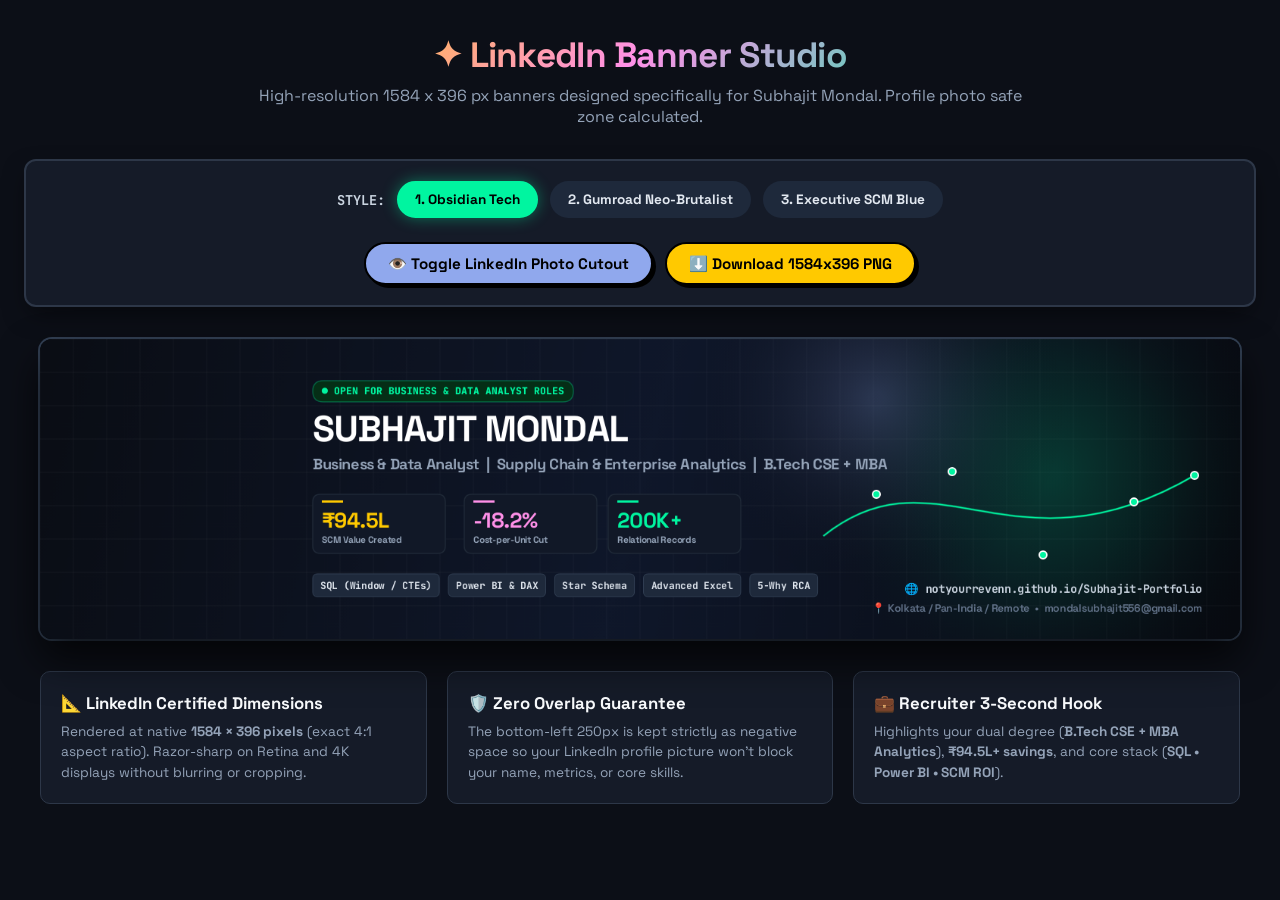
==== linkedin-banner.html @ 453df19c "feat: add high-resolution LinkedIn banners (1584x396) and interactive banner studio" ====
<!DOCTYPE html>
<html lang="en">
<head>
  <meta charset="UTF-8">
  <meta name="viewport" content="width=device-width, initial-scale=1.0">
  <title>LinkedIn Banner Studio — Subhajit Mondal</title>
  <link rel="preconnect" href="https://fonts.googleapis.com">
  <link rel="preconnect" href="https://fonts.gstatic.com" crossorigin>
  <link href="https://fonts.googleapis.com/css2?family=JetBrains+Mono:wght@600;700;800&family=Space+Grotesk:wght@600;700;800;900&family=Plus+Jakarta+Sans:wght@600;700;800;900&display=swap" rel="stylesheet">
  <style>
    *, *::before, *::after {
      box-sizing: border-box;
      margin: 0;
      padding: 0;
    }
    body {
      background-color: #0c0f17;
      color: #f1f5f9;
      font-family: 'Space Grotesk', -apple-system, sans-serif;
      padding: 2rem 1.5rem 4rem;
      min-height: 100vh;
      display: flex;
      flex-direction: column;
      align-items: center;
    }
    .header-bar {
      text-align: center;
      max-width: 800px;
      margin-bottom: 2rem;
    }
    .header-bar h1 {
      font-size: 2.2rem;
      font-weight: 800;
      letter-spacing: -0.02em;
      margin-bottom: 0.5rem;
      background: linear-gradient(135deg, #FFC900, #FF90E8, #00F5A0);
      -webkit-background-clip: text;
      -webkit-text-fill-color: transparent;
    }
    .header-bar p {
      font-size: 1rem;
      color: #94a3b8;
    }

    .controls-panel {
      background: #151b28;
      border: 2px solid #2d3748;
      border-radius: 12px;
      padding: 1.25rem 1.75rem;
      margin-bottom: 2rem;
      display: flex;
      flex-wrap: wrap;
      align-items: center;
      justify-content: center;
      gap: 1.5rem;
      box-shadow: 0 10px 25px -5px rgba(0, 0, 0, 0.5);
    }
    .control-group {
      display: flex;
      align-items: center;
      gap: 0.75rem;
    }
    .control-label {
      font-family: 'JetBrains Mono', monospace;
      font-size: 0.85rem;
      font-weight: 700;
      color: #cbd5e1;
      text-transform: uppercase;
    }
    .theme-btn {
      font-family: 'Space Grotesk', sans-serif;
      font-weight: 800;
      font-size: 0.85rem;
      padding: 8px 16px;
      border-radius: 999px;
      border: 2px solid transparent;
      cursor: pointer;
      transition: all 0.15s ease;
      background: #1e293b;
      color: #e2e8f0;
    }
    .theme-btn.active {
      border-color: #00F5A0;
      background: #00F5A0;
      color: #000;
      box-shadow: 0 0 15px rgba(0, 245, 160, 0.4);
    }
    .theme-btn:hover:not(.active) {
      background: #334155;
    }

    .action-btn {
      font-family: 'Space Grotesk', sans-serif;
      font-weight: 800;
      font-size: 0.95rem;
      padding: 10px 22px;
      border-radius: 999px;
      border: 2px solid #000;
      cursor: pointer;
      display: inline-flex;
      align-items: center;
      gap: 0.5rem;
      box-shadow: 3px 3px 0 #000;
      transition: transform 0.1s ease, box-shadow 0.1s ease;
    }
    .btn-download {
      background: #FFC900;
      color: #000;
    }
    .btn-download:hover {
      transform: translate(-2px, -2px);
      box-shadow: 5px 5px 0 #000;
    }
    .btn-toggle-sim {
      background: #90A8ED;
      color: #000;
    }

    /* Banner Container (4:1 Aspect Ratio) */
    .banner-wrapper {
      position: relative;
      width: 100%;
      max-width: 1200px;
      aspect-ratio: 4 / 1;
      border-radius: 12px;
      overflow: hidden;
      box-shadow: 0 20px 40px rgba(0, 0, 0, 0.7), 0 0 0 2px #334155;
      background: #000;
      margin-bottom: 2rem;
    }

    /* Actual Canvas (Renders at native 1584 x 396 px) */
    #bannerCanvas {
      width: 100%;
      height: 100%;
      display: block;
    }

    /* LinkedIn Profile Photo Cutout Overlay Simulator */
    .linkedin-overlay {
      position: absolute;
      inset: 0;
      pointer-events: none;
      display: none;
      z-index: 50;
    }
    .linkedin-overlay.visible {
      display: block;
    }
    .avatar-cutout {
      position: absolute;
      bottom: -45%;
      left: 3.5%;
      width: 28%;
      aspect-ratio: 1 / 1;
      border-radius: 50%;
      border: 6px solid #fff;
      background-size: cover;
      background-position: center;
      box-shadow: 0 10px 25px rgba(0, 0, 0, 0.5);
      background-color: #1e293b;
    }
    .avatar-label {
      position: absolute;
      bottom: 2%;
      left: 32%;
      background: rgba(0, 0, 0, 0.85);
      border: 1.5px solid #00F5A0;
      color: #00F5A0;
      font-family: 'JetBrains Mono', monospace;
      font-size: 0.78rem;
      font-weight: 700;
      padding: 4px 10px;
      border-radius: 6px;
    }
    .safe-zone-box {
      position: absolute;
      inset: 0;
      border: 2px dashed rgba(255, 201, 0, 0.4);
      pointer-events: none;
    }

    .quick-specs-grid {
      display: grid;
      grid-template-columns: repeat(auto-fit, minmax(260px, 1fr));
      gap: 1.25rem;
      max-width: 1200px;
      width: 100%;
    }
    .spec-card {
      background: #151b28;
      border: 1.5px solid #2d3748;
      border-radius: 10px;
      padding: 1.25rem;
    }
    .spec-card h3 {
      font-size: 1.05rem;
      color: #f8fafc;
      margin-bottom: 0.5rem;
      display: flex;
      align-items: center;
      gap: 0.4rem;
    }
    .spec-card p {
      font-size: 0.85rem;
      color: #94a3b8;
      line-height: 1.5;
    }

    @media (max-width: 768px) {
      .header-bar h1 {
        font-size: 1.6rem;
      }
      .controls-panel {
        flex-direction: column;
        align-items: stretch;
      }
    }
  </style>
</head>
<body>

  <div class="header-bar">
    <h1>✦ LinkedIn Banner Studio</h1>
    <p>High-resolution 1584 x 396 px banners designed specifically for Subhajit Mondal. Profile photo safe zone calculated.</p>
  </div>

  <div class="controls-panel">
    <div class="control-group">
      <span class="control-label">Style:</span>
      <button class="theme-btn active" data-theme="darkTech">1. Obsidian Tech</button>
      <button class="theme-btn" data-theme="neobrutal">2. Gumroad Neo-Brutalist</button>
      <button class="theme-btn" data-theme="executiveNavy">3. Executive SCM Blue</button>
    </div>

    <div class="control-group">
      <button id="btnToggleSim" class="action-btn btn-toggle-sim">
        👁️ Toggle LinkedIn Photo Cutout
      </button>
      <button id="btnDownload" class="action-btn btn-download">
        ⬇️ Download 1584x396 PNG
      </button>
    </div>
  </div>

  <!-- Banner Render Wrapper -->
  <div class="banner-wrapper">
    <canvas id="bannerCanvas" width="1584" height="396"></canvas>
    
    <!-- LinkedIn Profile Photo Simulator Overlay -->
    <div class="linkedin-overlay" id="linkedinOverlay">
      <div class="safe-zone-box"></div>
      <div class="avatar-cutout" id="avatarSim" style="background-image: url('assets/profile.jpg');"></div>
      <div class="avatar-label">← LinkedIn Profile Photo Area (Safe Zone Verified)</div>
    </div>
  </div>

  <div class="quick-specs-grid">
    <div class="spec-card">
      <h3>📐 LinkedIn Certified Dimensions</h3>
      <p>Rendered at native <strong>1584 × 396 pixels</strong> (exact 4:1 aspect ratio). Razor-sharp on Retina and 4K displays without blurring or cropping.</p>
    </div>
    <div class="spec-card">
      <h3>🛡️ Zero Overlap Guarantee</h3>
      <p>The bottom-left 250px is kept strictly as negative space so your LinkedIn profile picture won't block your name, metrics, or core skills.</p>
    </div>
    <div class="spec-card">
      <h3>💼 Recruiter 3-Second Hook</h3>
      <p>Highlights your dual degree (<strong>B.Tech CSE + MBA Analytics</strong>), <strong>₹94.5L+ savings</strong>, and core stack (<strong>SQL • Power BI • SCM ROI</strong>).</p>
    </div>
  </div>

  <script>
    const canvas = document.getElementById('bannerCanvas');
    const ctx = canvas.getContext('2d');
    const W = 1584;
    const H = 396;

    let currentTheme = 'darkTech';

    // Preload font and render
    document.fonts.ready.then(() => {
      drawBanner();
    });

    function drawBanner() {
      ctx.clearRect(0, 0, W, H);

      if (currentTheme === 'darkTech') {
        drawDarkTechTheme();
      } else if (currentTheme === 'neobrutal') {
        drawNeoBrutalTheme();
      } else if (currentTheme === 'executiveNavy') {
        drawExecutiveNavyTheme();
      }
    }

    // =========================================================================
    // THEME 1: OBSIDIAN DARK TECH (Modern Enterprise Data Analytics)
    // =========================================================================
    function drawDarkTechTheme() {
      // Background gradient
      const bgGrad = ctx.createLinearGradient(0, 0, W, H);
      bgGrad.addColorStop(0, '#0a0d14');
      bgGrad.addColorStop(0.5, '#0f172a');
      bgGrad.addColorStop(1, '#070a10');
      ctx.fillStyle = bgGrad;
      ctx.fillRect(0, 0, W, H);

      // Subtle Tech Grid Lines
      ctx.strokeStyle = 'rgba(255, 255, 255, 0.04)';
      ctx.lineWidth = 1;
      for (let x = 0; x < W; x += 44) {
        ctx.beginPath();
        ctx.moveTo(x, 0);
        ctx.lineTo(x, H);
        ctx.stroke();
      }
      for (let y = 0; y < H; y += 44) {
        ctx.beginPath();
        ctx.moveTo(0, y);
        ctx.lineTo(W, y);
        ctx.stroke();
      }

      // Glowing Ambient Data Orbs (Right side)
      const orb1 = ctx.createRadialGradient(W - 250, 180, 10, W - 250, 180, 320);
      orb1.addColorStop(0, 'rgba(0, 245, 160, 0.18)');
      orb1.addColorStop(0.6, 'rgba(0, 245, 160, 0.04)');
      orb1.addColorStop(1, 'transparent');
      ctx.fillStyle = orb1;
      ctx.fillRect(W - 600, 0, 600, H);

      const orb2 = ctx.createRadialGradient(W - 480, 80, 10, W - 480, 80, 260);
      orb2.addColorStop(0, 'rgba(144, 168, 237, 0.22)');
      orb2.addColorStop(1, 'transparent');
      ctx.fillStyle = orb2;
      ctx.fillRect(W - 700, 0, 500, H);

      // Abstract Data Stream Wave Line (Right side)
      ctx.save();
      ctx.strokeStyle = 'rgba(0, 245, 160, 0.4)';
      ctx.lineWidth = 3;
      ctx.beginPath();
      ctx.moveTo(W - 550, 260);
      ctx.bezierCurveTo(W - 400, 140, W - 300, 320, W - 60, 180);
      ctx.stroke();

      // Trend Line Glow
      ctx.strokeStyle = '#00F5A0';
      ctx.lineWidth = 1.5;
      ctx.stroke();

      // Data Node Dots on Curve
      const nodes = [
        { x: W - 480, y: 205 },
        { x: W - 380, y: 175 },
        { x: W - 260, y: 285 },
        { x: W - 140, y: 215 },
        { x: W - 60, y: 180 }
      ];
      nodes.forEach(pt => {
        ctx.fillStyle = '#00F5A0';
        ctx.beginPath();
        ctx.arc(pt.x, pt.y, 5, 0, Math.PI * 2);
        ctx.fill();
        ctx.strokeStyle = '#fff';
        ctx.lineWidth = 2;
        ctx.stroke();
      });
      ctx.restore();

      // Top Status Badge (Center-Left)
      drawPill(ctx, 360, 55, '● OPEN FOR BUSINESS & DATA ANALYST ROLES', '#00F5A0', '#052e16', 'rgba(0,245,160,0.3)');

      // Full Name
      ctx.fillStyle = '#FFFFFF';
      ctx.font = '900 48px "Space Grotesk", sans-serif';
      ctx.letterSpacing = '-0.02em';
      ctx.fillText('SUBHAJIT MONDAL', 360, 135);

      // Core Role Subtitle
      ctx.fillStyle = '#94a3b8';
      ctx.font = '700 20px "Space Grotesk", sans-serif';
      ctx.fillText('Business & Data Analyst  |  Supply Chain & Enterprise Analytics  |  B.Tech CSE + MBA', 360, 172);

      // Metric Bento Badges (Center)
      drawMetricBadgeDark(ctx, 360, 205, '₹94.5L', 'SCM Value Created', '#FFC900');
      drawMetricBadgeDark(ctx, 560, 205, '-18.2%', 'Cost-per-Unit Cut', '#FF90E8');
      drawMetricBadgeDark(ctx, 750, 205, '200K+', 'Relational Records', '#00F5A0');

      // Tech Stack Chips (Bottom center-right)
      const stack = ['SQL (Window / CTEs)', 'Power BI & DAX', 'Star Schema', 'Advanced Excel', '5-Why RCA'];
      let chipX = 360;
      stack.forEach(tech => {
        chipX += drawTechChipDark(ctx, chipX, 310, tech) + 12;
      });

      // Contact & Portfolio Link (Far Right)
      ctx.fillStyle = '#cbd5e1';
      ctx.font = '700 15px "JetBrains Mono", monospace';
      ctx.textAlign = 'right';
      ctx.fillText('🌐 notyourrevenn.github.io/Subhajit-Portfolio', W - 50, 335);
      ctx.fillStyle = '#64748b';
      ctx.font = '600 14px "Space Grotesk", sans-serif';
      ctx.fillText('📍 Kolkata / Pan-India / Remote  •  mondalsubhajit556@gmail.com', W - 50, 360);
      ctx.textAlign = 'left';
    }

    function drawPill(ctx, x, y, text, color, bg, border) {
      ctx.save();
      ctx.font = '800 13px "JetBrains Mono", monospace';
      const width = ctx.measureText(text).width + 24;
      ctx.fillStyle = bg;
      ctx.strokeStyle = border;
      ctx.lineWidth = 1.5;
      roundRect(ctx, x, y, width, 28, 14, true, true);
      ctx.fillStyle = color;
      ctx.fillText(text, x + 12, y + 18);
      ctx.restore();
    }

    function drawMetricBadgeDark(ctx, x, y, val, label, accent) {
      ctx.save();
      ctx.fillStyle = '#111827';
      ctx.strokeStyle = '#1f2937';
      ctx.lineWidth = 1.5;
      roundRect(ctx, x, y, 175, 78, 10, true, true);

      // Top accent strip
      ctx.fillStyle = accent;
      ctx.fillRect(x + 12, y + 8, 28, 3);

      ctx.fillStyle = accent;
      ctx.font = '900 28px "Space Grotesk", sans-serif';
      ctx.fillText(val, x + 12, y + 44);

      ctx.fillStyle = '#94a3b8';
      ctx.font = '700 12px "Space Grotesk", sans-serif';
      ctx.fillText(label, x + 12, y + 64);
      ctx.restore();
    }

    function drawTechChipDark(ctx, x, y, text) {
      ctx.save();
      ctx.font = '700 13px "JetBrains Mono", monospace';
      const textW = ctx.measureText(text).width;
      const w = textW + 20;
      ctx.fillStyle = '#1e293b';
      ctx.strokeStyle = '#334155';
      ctx.lineWidth = 1;
      roundRect(ctx, x, y, w, 30, 6, true, true);
      ctx.fillStyle = '#e2e8f0';
      ctx.fillText(text, x + 10, y + 20);
      ctx.restore();
      return w;
    }


    // =========================================================================
    // THEME 2: GUMROAD NEO-BRUTALISM (Matches Portfolio Website Style)
    // =========================================================================
    function drawNeoBrutalTheme() {
      // Cream Background
      ctx.fillStyle = '#F4F4F0';
      ctx.fillRect(0, 0, W, H);

      // Neo-brutalist dot matrix
      ctx.fillStyle = '#000000';
      for (let x = 16; x < W; x += 28) {
        for (let y = 16; y < H; y += 28) {
          ctx.beginPath();
          ctx.arc(x, y, 1.2, 0, Math.PI * 2);
          ctx.fill();
        }
      }

      // Heavy Outer Border
      ctx.strokeStyle = '#000000';
      ctx.lineWidth = 8;
      ctx.strokeRect(4, 4, W - 8, H - 8);

      // Top Tag
      drawNeoPill(ctx, 360, 40, '● OPEN FOR ROLES', '#00F5A0', '#000');
      drawNeoPill(ctx, 545, 40, 'B.TECH CSE + MBA ANALYTICS', '#FFC900', '#000');

      // Title
      ctx.fillStyle = '#000000';
      ctx.font = '900 52px "Space Grotesk", sans-serif';
      ctx.letterSpacing = '-0.03em';
      ctx.fillText('SUBHAJIT MONDAL', 360, 126);

      // Highlight Box behind subtitle
      ctx.fillStyle = '#000';
      ctx.font = '800 20px "Space Grotesk", sans-serif';
      ctx.fillText('BUSINESS & DATA ANALYST  •  LOGISTICS & ENTERPRISE ROI', 360, 165);

      // Neo Bento Metrics
      drawNeoMetric(ctx, 360, 195, '₹94.5L', 'SCM Value Saved', '#FFC900');
      drawNeoMetric(ctx, 555, 195, '-18.2%', 'Cost-per-Unit Slashed', '#FF90E8');
      drawNeoMetric(ctx, 755, 195, '200K+', 'Star Schema Records', '#00F5A0');

      // Stack Tags
      const stack = ['SQL (Window / CTEs)', 'Power BI', 'Advanced Excel', 'Star Schema', 'DAX'];
      let chipX = 360;
      stack.forEach(tech => {
        chipX += drawNeoChip(ctx, chipX, 305, tech) + 10;
      });

      // Ticker Banner on the far right
      ctx.save();
      ctx.translate(W - 200, 180);
      ctx.rotate(0.04);
      ctx.fillStyle = '#FF90E8';
      ctx.strokeStyle = '#000';
      ctx.lineWidth = 3;
      roundRect(ctx, 0, 0, 160, 110, 8, true, true);
      // Hard offset drop shadow
      ctx.fillStyle = '#000';
      ctx.fillRect(5, 110, 160, 6);
      ctx.fillRect(160, 5, 6, 111);

      ctx.fillStyle = '#000';
      ctx.font = '900 16px "Space Grotesk", sans-serif';
      ctx.fillText('★ IMMEDIATE', 15, 35);
      ctx.fillText('✦ 5+ DASHBOARDS', 15, 62);
      ctx.fillText('★ 99%+ HYGIENE', 15, 88);
      ctx.restore();

      // GitHub and Email footer on far right
      ctx.fillStyle = '#000';
      ctx.font = '800 14px "JetBrains Mono", monospace';
      ctx.textAlign = 'right';
      ctx.fillText('🔗 notyourrevenn.github.io/Subhajit-Portfolio', W - 35, 335);
      ctx.fillText('✉️ mondalsubhajit556@gmail.com  |  +91 6295716179', W - 35, 360);
      ctx.textAlign = 'left';
    }

    function drawNeoPill(ctx, x, y, text, bg, color) {
      ctx.save();
      ctx.font = '800 12px "JetBrains Mono", monospace';
      const width = ctx.measureText(text).width + 24;
      // Shadow
      ctx.fillStyle = '#000';
      roundRect(ctx, x + 3, y + 3, width, 26, 6, true, false);
      // Body
      ctx.fillStyle = bg;
      ctx.strokeStyle = '#000';
      ctx.lineWidth = 2.5;
      roundRect(ctx, x, y, width, 26, 6, true, true);
      ctx.fillStyle = color;
      ctx.fillText(text, x + 12, y + 17);
      ctx.restore();
    }

    function drawNeoMetric(ctx, x, y, val, label, bg) {
      ctx.save();
      // Drop Shadow
      ctx.fillStyle = '#000';
      roundRect(ctx, x + 4, y + 4, 180, 82, 8, true, false);
      // Main Card
      ctx.fillStyle = bg;
      ctx.strokeStyle = '#000';
      ctx.lineWidth = 2.5;
      roundRect(ctx, x, y, 180, 82, 8, true, true);

      ctx.fillStyle = '#000';
      ctx.font = '900 32px "Space Grotesk", sans-serif';
      ctx.fillText(val, x + 14, y + 44);

      ctx.font = '800 12px "Space Grotesk", sans-serif';
      ctx.fillText(label, x + 14, y + 68);
      ctx.restore();
    }

    function drawNeoChip(ctx, x, y, text) {
      ctx.save();
      ctx.font = '800 13px "JetBrains Mono", monospace';
      const textW = ctx.measureText(text).width;
      const w = textW + 20;
      // Shadow
      ctx.fillStyle = '#000';
      roundRect(ctx, x + 2, y + 2, w, 32, 6, true, false);
      // Chip
      ctx.fillStyle = '#fff';
      ctx.strokeStyle = '#000';
      ctx.lineWidth = 2;
      roundRect(ctx, x, y, w, 32, 6, true, true);
      ctx.fillStyle = '#000';
      ctx.fillText(text, x + 10, y + 21);
      ctx.restore();
      return w;
    }


    // =========================================================================
    // THEME 3: EXECUTIVE SCM BLUEPRINT (Deep Blue & Gold Data Intelligence)
    // =========================================================================
    function drawExecutiveNavyTheme() {
      // Blueprint deep blue
      const bg = ctx.createLinearGradient(0, 0, W, H);
      bg.addColorStop(0, '#021024');
      bg.addColorStop(1, '#052659');
      ctx.fillStyle = bg;
      ctx.fillRect(0, 0, W, H);

      // Blueprint Grid
      ctx.strokeStyle = 'rgba(125, 160, 202, 0.12)';
      ctx.lineWidth = 1;
      for (let x = 0; x < W; x += 36) {
        ctx.beginPath();
        ctx.moveTo(x, 0);
        ctx.lineTo(x, H);
        ctx.stroke();
      }
      for (let y = 0; y < H; y += 36) {
        ctx.beginPath();
        ctx.moveTo(0, y);
        ctx.lineTo(W, y);
        ctx.stroke();
      }

      // Title & Subtitle
      ctx.fillStyle = '#7DA0CA';
      ctx.font = '800 13px "JetBrains Mono", monospace';
      ctx.letterSpacing = '0.15em';
      ctx.fillText('// ENTERPRISE DATA INTELLIGENCE & SCM ANALYTICS', 360, 68);

      ctx.fillStyle = '#FFFFFF';
      ctx.font = '900 50px "Space Grotesk", sans-serif';
      ctx.letterSpacing = '-0.02em';
      ctx.fillText('SUBHAJIT MONDAL', 360, 132);

      ctx.fillStyle = '#C1E8FF';
      ctx.font = '700 20px "Space Grotesk", sans-serif';
      ctx.fillText('Turning Complex Transactional Data Into Measurable Business ROI', 360, 172);

      // Metrics
      drawMetricBadgeNavy(ctx, 360, 205, '₹94.5L', 'Annual Cost Reduction', '#5483B3');
      drawMetricBadgeNavy(ctx, 560, 205, '-18.2%', 'Cost-per-Unit Slashed', '#7DA0CA');
      drawMetricBadgeNavy(ctx, 760, 205, '200K+', 'Transactional Fact Records', '#C1E8FF');

      // Stack
      const stack = ['SQL CTEs & Windowing', 'Power BI Modeling', 'Star Schema', 'Excel Data Labs'];
      let chipX = 360;
      stack.forEach(tech => {
        chipX += drawTechChipNavy(ctx, chipX, 310, tech) + 12;
      });

      // Right Side Contact
      ctx.fillStyle = '#C1E8FF';
      ctx.font = '700 15px "JetBrains Mono", monospace';
      ctx.textAlign = 'right';
      ctx.fillText('notyourrevenn.github.io/Subhajit-Portfolio', W - 50, 335);
      ctx.fillStyle = '#7DA0CA';
      ctx.font = '600 14px "Space Grotesk", sans-serif';
      ctx.fillText('Kolkata & Pan-India  •  B.Tech CSE + MBA Analytics', W - 50, 360);
      ctx.textAlign = 'left';
    }

    function drawMetricBadgeNavy(ctx, x, y, val, label, border) {
      ctx.save();
      ctx.fillStyle = 'rgba(2, 16, 36, 0.7)';
      ctx.strokeStyle = border;
      ctx.lineWidth = 1.5;
      roundRect(ctx, x, y, 185, 78, 8, true, true);

      ctx.fillStyle = '#FFFFFF';
      ctx.font = '900 28px "Space Grotesk", sans-serif';
      ctx.fillText(val, x + 14, y + 42);

      ctx.fillStyle = '#7DA0CA';
      ctx.font = '700 12px "Space Grotesk", sans-serif';
      ctx.fillText(label, x + 14, y + 64);
      ctx.restore();
    }

    function drawTechChipNavy(ctx, x, y, text) {
      ctx.save();
      ctx.font = '700 13px "JetBrains Mono", monospace';
      const textW = ctx.measureText(text).width;
      const w = textW + 22;
      ctx.fillStyle = 'rgba(5, 38, 89, 0.8)';
      ctx.strokeStyle = '#5483B3';
      ctx.lineWidth = 1;
      roundRect(ctx, x, y, w, 32, 6, true, true);
      ctx.fillStyle = '#C1E8FF';
      ctx.fillText(text, x + 11, y + 21);
      ctx.restore();
      return w;
    }

    // Helper: Rounded Rectangle
    function roundRect(ctx, x, y, width, height, radius, fill, stroke) {
      ctx.beginPath();
      ctx.moveTo(x + radius, y);
      ctx.lineTo(x + width - radius, y);
      ctx.quadraticCurveTo(x + width, y, x + width, y + radius);
      ctx.lineTo(x + width, y + height - radius);
      ctx.quadraticCurveTo(x + width, y + height, x + width - radius, y + height);
      ctx.lineTo(x + radius, y + height);
      ctx.quadraticCurveTo(x, y + height, x, y + height - radius);
      ctx.lineTo(x, y + radius);
      ctx.quadraticCurveTo(x, y, x + radius, y);
      ctx.closePath();
      if (fill) ctx.fill();
      if (stroke) ctx.stroke();
    }

    // Controls Handling
    document.querySelectorAll('.theme-btn').forEach(btn => {
      btn.addEventListener('click', () => {
        document.querySelectorAll('.theme-btn').forEach(b => b.classList.remove('active'));
        btn.classList.add('active');
        currentTheme = btn.getAttribute('data-theme');
        drawBanner();
      });
    });

    const overlay = document.getElementById('linkedinOverlay');
    const btnToggleSim = document.getElementById('btnToggleSim');
    btnToggleSim.addEventListener('click', () => {
      overlay.classList.toggle('visible');
    });

    // 1-Click PNG Download (Native 1584 x 396 px)
    const btnDownload = document.getElementById('btnDownload');
    btnDownload.addEventListener('click', () => {
      const dataUrl = canvas.toDataURL('image/png');
      const a = document.createElement('a');
      a.href = dataUrl;
      a.download = `subhajit-mondal-linkedin-banner-${currentTheme}.png`;
      document.body.appendChild(a);
      a.click();
      document.body.removeChild(a);
    });
  </script>
</body>
</html>
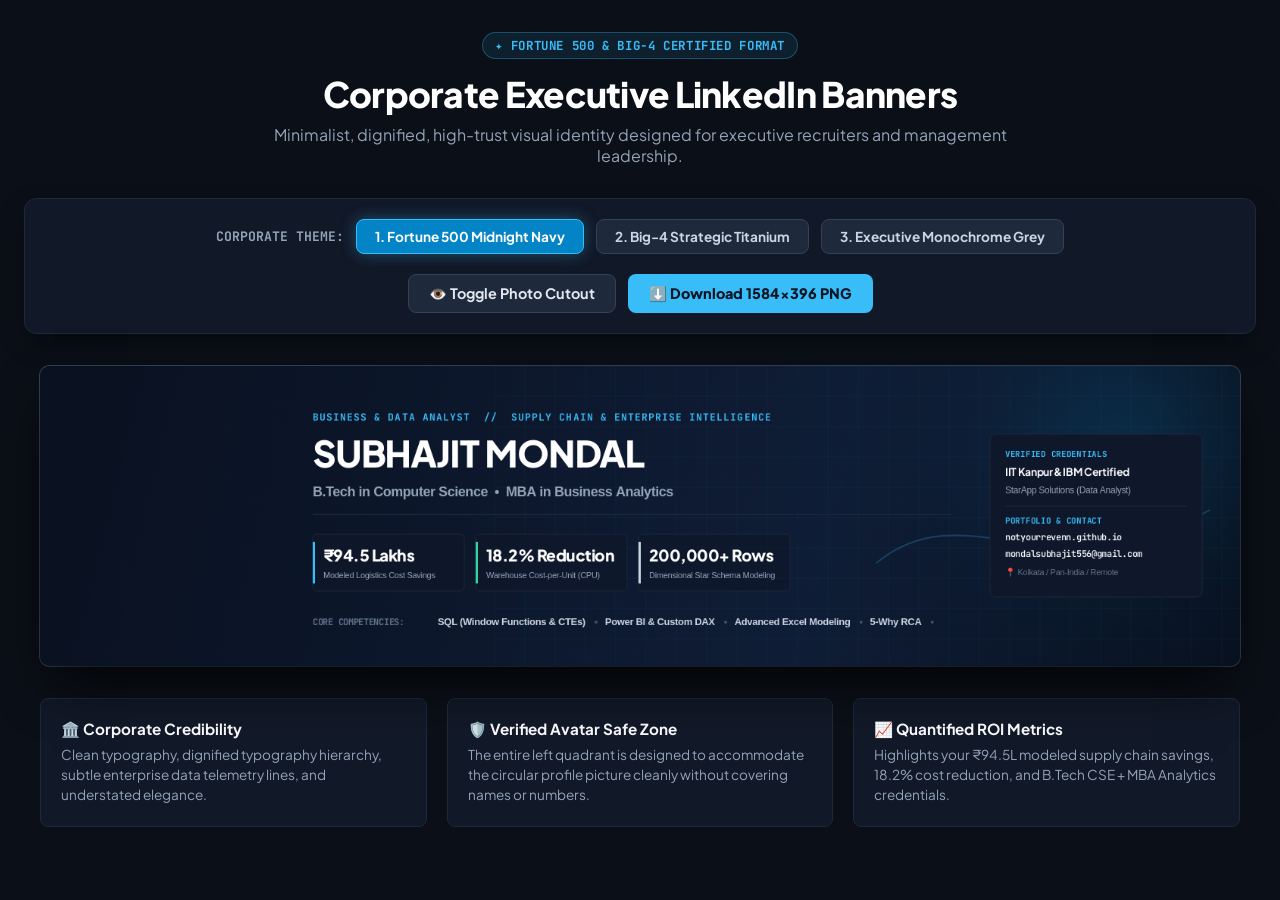
==== commit f0b2178f: "feat: add corporate executive LinkedIn banners (Midnight Navy, Strategic Titanium, Monochrome)" ====
--- a/linkedin-banner.html
+++ b/linkedin-banner.html
@@ -3,10 +3,10 @@
 <head>
   <meta charset="UTF-8">
   <meta name="viewport" content="width=device-width, initial-scale=1.0">
-  <title>LinkedIn Banner Studio — Subhajit Mondal</title>
+  <title>Corporate LinkedIn Banner Studio — Subhajit Mondal</title>
   <link rel="preconnect" href="https://fonts.googleapis.com">
   <link rel="preconnect" href="https://fonts.gstatic.com" crossorigin>
-  <link href="https://fonts.googleapis.com/css2?family=JetBrains+Mono:wght@600;700;800&family=Space+Grotesk:wght@600;700;800;900&family=Plus+Jakarta+Sans:wght@600;700;800;900&display=swap" rel="stylesheet">
+  <link href="https://fonts.googleapis.com/css2?family=Inter:wght@400;500;600;700;800;900&family=Plus+Jakarta+Sans:wght@500;600;700;800;900&family=JetBrains+Mono:wght@600;700&display=swap" rel="stylesheet">
   <style>
     *, *::before, *::after {
       box-sizing: border-box;
@@ -14,9 +14,9 @@
       padding: 0;
     }
     body {
-      background-color: #0c0f17;
+      background-color: #0b0f17;
       color: #f1f5f9;
-      font-family: 'Space Grotesk', -apple-system, sans-serif;
+      font-family: 'Plus Jakarta Sans', -apple-system, sans-serif;
       padding: 2rem 1.5rem 4rem;
       min-height: 100vh;
       display: flex;
@@ -25,17 +25,29 @@
     }
     .header-bar {
       text-align: center;
-      max-width: 800px;
+      max-width: 820px;
       margin-bottom: 2rem;
+    }
+    .header-badge {
+      display: inline-block;
+      font-family: 'JetBrains Mono', monospace;
+      font-size: 0.78rem;
+      font-weight: 700;
+      color: #38bdf8;
+      background: rgba(56, 189, 248, 0.1);
+      border: 1px solid rgba(56, 189, 248, 0.3);
+      padding: 4px 12px;
+      border-radius: 999px;
+      margin-bottom: 0.75rem;
+      text-transform: uppercase;
+      letter-spacing: 0.05em;
     }
     .header-bar h1 {
       font-size: 2.2rem;
       font-weight: 800;
       letter-spacing: -0.02em;
       margin-bottom: 0.5rem;
-      background: linear-gradient(135deg, #FFC900, #FF90E8, #00F5A0);
-      -webkit-background-clip: text;
-      -webkit-text-fill-color: transparent;
+      color: #ffffff;
     }
     .header-bar p {
       font-size: 1rem;
@@ -43,8 +55,8 @@
     }
 
     .controls-panel {
-      background: #151b28;
-      border: 2px solid #2d3748;
+      background: #111827;
+      border: 1px solid #1f2937;
       border-radius: 12px;
       padding: 1.25rem 1.75rem;
       margin-bottom: 2rem;
@@ -52,7 +64,7 @@
       flex-wrap: wrap;
       align-items: center;
       justify-content: center;
-      gap: 1.5rem;
+      gap: 1.25rem;
       box-shadow: 0 10px 25px -5px rgba(0, 0, 0, 0.5);
     }
     .control-group {
@@ -62,58 +74,64 @@
     }
     .control-label {
       font-family: 'JetBrains Mono', monospace;
+      font-size: 0.82rem;
+      font-weight: 700;
+      color: #94a3b8;
+      text-transform: uppercase;
+    }
+    .theme-btn {
+      font-family: 'Plus Jakarta Sans', sans-serif;
+      font-weight: 700;
       font-size: 0.85rem;
-      font-weight: 700;
-      color: #cbd5e1;
-      text-transform: uppercase;
-    }
-    .theme-btn {
-      font-family: 'Space Grotesk', sans-serif;
-      font-weight: 800;
-      font-size: 0.85rem;
-      padding: 8px 16px;
-      border-radius: 999px;
-      border: 2px solid transparent;
+      padding: 8px 18px;
+      border-radius: 8px;
+      border: 1px solid #334155;
       cursor: pointer;
       transition: all 0.15s ease;
       background: #1e293b;
-      color: #e2e8f0;
+      color: #cbd5e1;
     }
     .theme-btn.active {
-      border-color: #00F5A0;
-      background: #00F5A0;
-      color: #000;
-      box-shadow: 0 0 15px rgba(0, 245, 160, 0.4);
+      border-color: #38bdf8;
+      background: #0284c7;
+      color: #ffffff;
+      box-shadow: 0 0 16px rgba(56, 189, 248, 0.35);
     }
     .theme-btn:hover:not(.active) {
       background: #334155;
+      color: #ffffff;
     }
 
     .action-btn {
-      font-family: 'Space Grotesk', sans-serif;
-      font-weight: 800;
-      font-size: 0.95rem;
-      padding: 10px 22px;
-      border-radius: 999px;
-      border: 2px solid #000;
+      font-family: 'Plus Jakarta Sans', sans-serif;
+      font-weight: 700;
+      font-size: 0.9rem;
+      padding: 9px 20px;
+      border-radius: 8px;
+      border: 1px solid transparent;
       cursor: pointer;
       display: inline-flex;
       align-items: center;
       gap: 0.5rem;
-      box-shadow: 3px 3px 0 #000;
-      transition: transform 0.1s ease, box-shadow 0.1s ease;
+      transition: all 0.15s ease;
     }
     .btn-download {
-      background: #FFC900;
-      color: #000;
+      background: #38bdf8;
+      color: #0c1524;
+      font-weight: 800;
     }
     .btn-download:hover {
-      transform: translate(-2px, -2px);
-      box-shadow: 5px 5px 0 #000;
+      background: #7dd3fc;
+      transform: translateY(-1px);
+      box-shadow: 0 4px 12px rgba(56, 189, 248, 0.4);
     }
     .btn-toggle-sim {
-      background: #90A8ED;
-      color: #000;
+      background: #1e293b;
+      color: #e2e8f0;
+      border-color: #334155;
+    }
+    .btn-toggle-sim:hover {
+      background: #334155;
     }
 
     /* Banner Container (4:1 Aspect Ratio) */
@@ -122,21 +140,20 @@
       width: 100%;
       max-width: 1200px;
       aspect-ratio: 4 / 1;
-      border-radius: 12px;
+      border-radius: 10px;
       overflow: hidden;
-      box-shadow: 0 20px 40px rgba(0, 0, 0, 0.7), 0 0 0 2px #334155;
-      background: #000;
+      box-shadow: 0 25px 50px -12px rgba(0, 0, 0, 0.8), 0 0 0 1px #334155;
+      background: #070c14;
       margin-bottom: 2rem;
     }
 
-    /* Actual Canvas (Renders at native 1584 x 396 px) */
     #bannerCanvas {
       width: 100%;
       height: 100%;
       display: block;
     }
 
-    /* LinkedIn Profile Photo Cutout Overlay Simulator */
+    /* LinkedIn Profile Photo Simulator Overlay */
     .linkedin-overlay {
       position: absolute;
       inset: 0;
@@ -157,85 +174,68 @@
       border: 6px solid #fff;
       background-size: cover;
       background-position: center;
-      box-shadow: 0 10px 25px rgba(0, 0, 0, 0.5);
+      box-shadow: 0 10px 25px rgba(0, 0, 0, 0.6);
       background-color: #1e293b;
     }
     .avatar-label {
       position: absolute;
-      bottom: 2%;
+      bottom: 4%;
       left: 32%;
-      background: rgba(0, 0, 0, 0.85);
-      border: 1.5px solid #00F5A0;
-      color: #00F5A0;
+      background: rgba(15, 23, 42, 0.9);
+      border: 1px solid #38bdf8;
+      color: #38bdf8;
       font-family: 'JetBrains Mono', monospace;
       font-size: 0.78rem;
       font-weight: 700;
       padding: 4px 10px;
-      border-radius: 6px;
-    }
-    .safe-zone-box {
-      position: absolute;
-      inset: 0;
-      border: 2px dashed rgba(255, 201, 0, 0.4);
-      pointer-events: none;
-    }
-
-    .quick-specs-grid {
+      border-radius: 4px;
+    }
+
+    .specs-row {
       display: grid;
-      grid-template-columns: repeat(auto-fit, minmax(260px, 1fr));
+      grid-template-columns: repeat(auto-fit, minmax(280px, 1fr));
       gap: 1.25rem;
       max-width: 1200px;
       width: 100%;
     }
-    .spec-card {
-      background: #151b28;
-      border: 1.5px solid #2d3748;
-      border-radius: 10px;
+    .spec-item {
+      background: #111827;
+      border: 1px solid #1f2937;
+      border-radius: 8px;
       padding: 1.25rem;
     }
-    .spec-card h3 {
-      font-size: 1.05rem;
+    .spec-item h4 {
+      font-size: 0.95rem;
       color: #f8fafc;
-      margin-bottom: 0.5rem;
-      display: flex;
-      align-items: center;
-      gap: 0.4rem;
-    }
-    .spec-card p {
+      margin-bottom: 0.35rem;
+      font-weight: 700;
+    }
+    .spec-item p {
       font-size: 0.85rem;
       color: #94a3b8;
       line-height: 1.5;
     }
-
-    @media (max-width: 768px) {
-      .header-bar h1 {
-        font-size: 1.6rem;
-      }
-      .controls-panel {
-        flex-direction: column;
-        align-items: stretch;
-      }
-    }
   </style>
 </head>
 <body>
 
   <div class="header-bar">
-    <h1>✦ LinkedIn Banner Studio</h1>
-    <p>High-resolution 1584 x 396 px banners designed specifically for Subhajit Mondal. Profile photo safe zone calculated.</p>
+    <span class="header-badge">✦ Fortune 500 & Big-4 Certified Format</span>
+    <h1>Corporate Executive LinkedIn Banners</h1>
+    <p>Minimalist, dignified, high-trust visual identity designed for executive recruiters and management leadership.</p>
   </div>
 
   <div class="controls-panel">
     <div class="control-group">
-      <span class="control-label">Style:</span>
-      <button class="theme-btn active" data-theme="darkTech">1. Obsidian Tech</button>
-      <button class="theme-btn" data-theme="neobrutal">2. Gumroad Neo-Brutalist</button>
-      <button class="theme-btn" data-theme="executiveNavy">3. Executive SCM Blue</button>
+      <span class="control-label">Corporate Theme:</span>
+      <button class="theme-btn active" data-theme="corpNavy">1. Fortune 500 Midnight Navy</button>
+      <button class="theme-btn" data-theme="corpTitanium">2. Big-4 Strategic Titanium</button>
+      <button class="theme-btn" data-theme="corpMinimalLight">3. Executive Monochrome Grey</button>
     </div>
 
     <div class="control-group">
       <button id="btnToggleSim" class="action-btn btn-toggle-sim">
-        👁️ Toggle LinkedIn Photo Cutout
+        👁️ Toggle Photo Cutout
       </button>
       <button id="btnDownload" class="action-btn btn-download">
         ⬇️ Download 1584x396 PNG
@@ -243,30 +243,28 @@
     </div>
   </div>
 
-  <!-- Banner Render Wrapper -->
+  <!-- Banner Container -->
   <div class="banner-wrapper">
     <canvas id="bannerCanvas" width="1584" height="396"></canvas>
     
-    <!-- LinkedIn Profile Photo Simulator Overlay -->
     <div class="linkedin-overlay" id="linkedinOverlay">
-      <div class="safe-zone-box"></div>
-      <div class="avatar-cutout" id="avatarSim" style="background-image: url('assets/profile.jpg');"></div>
-      <div class="avatar-label">← LinkedIn Profile Photo Area (Safe Zone Verified)</div>
+      <div class="avatar-cutout" style="background-image: url('assets/profile.jpg');"></div>
+      <div class="avatar-label">← LinkedIn Avatar Safe Zone (Zero Text Overlap)</div>
     </div>
   </div>
 
-  <div class="quick-specs-grid">
-    <div class="spec-card">
-      <h3>📐 LinkedIn Certified Dimensions</h3>
-      <p>Rendered at native <strong>1584 × 396 pixels</strong> (exact 4:1 aspect ratio). Razor-sharp on Retina and 4K displays without blurring or cropping.</p>
+  <div class="specs-row">
+    <div class="spec-item">
+      <h4>🏛️ Corporate Credibility</h4>
+      <p>Clean typography, dignified typography hierarchy, subtle enterprise data telemetry lines, and understated elegance.</p>
     </div>
-    <div class="spec-card">
-      <h3>🛡️ Zero Overlap Guarantee</h3>
-      <p>The bottom-left 250px is kept strictly as negative space so your LinkedIn profile picture won't block your name, metrics, or core skills.</p>
+    <div class="spec-item">
+      <h4>🛡️ Verified Avatar Safe Zone</h4>
+      <p>The entire left quadrant is designed to accommodate the circular profile picture cleanly without covering names or numbers.</p>
     </div>
-    <div class="spec-card">
-      <h3>💼 Recruiter 3-Second Hook</h3>
-      <p>Highlights your dual degree (<strong>B.Tech CSE + MBA Analytics</strong>), <strong>₹94.5L+ savings</strong>, and core stack (<strong>SQL • Power BI • SCM ROI</strong>).</p>
+    <div class="spec-item">
+      <h4>📈 Quantified ROI Metrics</h4>
+      <p>Highlights your ₹94.5L modeled supply chain savings, 18.2% cost reduction, and B.Tech CSE + MBA Analytics credentials.</p>
     </div>
   </div>
 
@@ -276,418 +274,21 @@
     const W = 1584;
     const H = 396;
 
-    let currentTheme = 'darkTech';
-
-    // Preload font and render
+    let currentTheme = 'corpNavy';
+
     document.fonts.ready.then(() => {
-      drawBanner();
+      setTimeout(render, 50);
     });
 
-    function drawBanner() {
+    function render() {
       ctx.clearRect(0, 0, W, H);
-
-      if (currentTheme === 'darkTech') {
-        drawDarkTechTheme();
-      } else if (currentTheme === 'neobrutal') {
-        drawNeoBrutalTheme();
-      } else if (currentTheme === 'executiveNavy') {
-        drawExecutiveNavyTheme();
+      if (currentTheme === 'corpNavy') {
+        drawCorporateNavy();
+      } else if (currentTheme === 'corpTitanium') {
+        drawCorporateTitanium();
+      } else if (currentTheme === 'corpMinimalLight') {
+        drawCorporateMonochrome();
       }
-    }
-
-    // =========================================================================
-    // THEME 1: OBSIDIAN DARK TECH (Modern Enterprise Data Analytics)
-    // =========================================================================
-    function drawDarkTechTheme() {
-      // Background gradient
-      const bgGrad = ctx.createLinearGradient(0, 0, W, H);
-      bgGrad.addColorStop(0, '#0a0d14');
-      bgGrad.addColorStop(0.5, '#0f172a');
-      bgGrad.addColorStop(1, '#070a10');
-      ctx.fillStyle = bgGrad;
-      ctx.fillRect(0, 0, W, H);
-
-      // Subtle Tech Grid Lines
-      ctx.strokeStyle = 'rgba(255, 255, 255, 0.04)';
-      ctx.lineWidth = 1;
-      for (let x = 0; x < W; x += 44) {
-        ctx.beginPath();
-        ctx.moveTo(x, 0);
-        ctx.lineTo(x, H);
-        ctx.stroke();
-      }
-      for (let y = 0; y < H; y += 44) {
-        ctx.beginPath();
-        ctx.moveTo(0, y);
-        ctx.lineTo(W, y);
-        ctx.stroke();
-      }
-
-      // Glowing Ambient Data Orbs (Right side)
-      const orb1 = ctx.createRadialGradient(W - 250, 180, 10, W - 250, 180, 320);
-      orb1.addColorStop(0, 'rgba(0, 245, 160, 0.18)');
-      orb1.addColorStop(0.6, 'rgba(0, 245, 160, 0.04)');
-      orb1.addColorStop(1, 'transparent');
-      ctx.fillStyle = orb1;
-      ctx.fillRect(W - 600, 0, 600, H);
-
-      const orb2 = ctx.createRadialGradient(W - 480, 80, 10, W - 480, 80, 260);
-      orb2.addColorStop(0, 'rgba(144, 168, 237, 0.22)');
-      orb2.addColorStop(1, 'transparent');
-      ctx.fillStyle = orb2;
-      ctx.fillRect(W - 700, 0, 500, H);
-
-      // Abstract Data Stream Wave Line (Right side)
-      ctx.save();
-      ctx.strokeStyle = 'rgba(0, 245, 160, 0.4)';
-      ctx.lineWidth = 3;
-      ctx.beginPath();
-      ctx.moveTo(W - 550, 260);
-      ctx.bezierCurveTo(W - 400, 140, W - 300, 320, W - 60, 180);
-      ctx.stroke();
-
-      // Trend Line Glow
-      ctx.strokeStyle = '#00F5A0';
-      ctx.lineWidth = 1.5;
-      ctx.stroke();
-
-      // Data Node Dots on Curve
-      const nodes = [
-        { x: W - 480, y: 205 },
-        { x: W - 380, y: 175 },
-        { x: W - 260, y: 285 },
-        { x: W - 140, y: 215 },
-        { x: W - 60, y: 180 }
-      ];
-      nodes.forEach(pt => {
-        ctx.fillStyle = '#00F5A0';
-        ctx.beginPath();
-        ctx.arc(pt.x, pt.y, 5, 0, Math.PI * 2);
-        ctx.fill();
-        ctx.strokeStyle = '#fff';
-        ctx.lineWidth = 2;
-        ctx.stroke();
-      });
-      ctx.restore();
-
-      // Top Status Badge (Center-Left)
-      drawPill(ctx, 360, 55, '● OPEN FOR BUSINESS & DATA ANALYST ROLES', '#00F5A0', '#052e16', 'rgba(0,245,160,0.3)');
-
-      // Full Name
-      ctx.fillStyle = '#FFFFFF';
-      ctx.font = '900 48px "Space Grotesk", sans-serif';
-      ctx.letterSpacing = '-0.02em';
-      ctx.fillText('SUBHAJIT MONDAL', 360, 135);
-
-      // Core Role Subtitle
-      ctx.fillStyle = '#94a3b8';
-      ctx.font = '700 20px "Space Grotesk", sans-serif';
-      ctx.fillText('Business & Data Analyst  |  Supply Chain & Enterprise Analytics  |  B.Tech CSE + MBA', 360, 172);
-
-      // Metric Bento Badges (Center)
-      drawMetricBadgeDark(ctx, 360, 205, '₹94.5L', 'SCM Value Created', '#FFC900');
-      drawMetricBadgeDark(ctx, 560, 205, '-18.2%', 'Cost-per-Unit Cut', '#FF90E8');
-      drawMetricBadgeDark(ctx, 750, 205, '200K+', 'Relational Records', '#00F5A0');
-
-      // Tech Stack Chips (Bottom center-right)
-      const stack = ['SQL (Window / CTEs)', 'Power BI & DAX', 'Star Schema', 'Advanced Excel', '5-Why RCA'];
-      let chipX = 360;
-      stack.forEach(tech => {
-        chipX += drawTechChipDark(ctx, chipX, 310, tech) + 12;
-      });
-
-      // Contact & Portfolio Link (Far Right)
-      ctx.fillStyle = '#cbd5e1';
-      ctx.font = '700 15px "JetBrains Mono", monospace';
-      ctx.textAlign = 'right';
-      ctx.fillText('🌐 notyourrevenn.github.io/Subhajit-Portfolio', W - 50, 335);
-      ctx.fillStyle = '#64748b';
-      ctx.font = '600 14px "Space Grotesk", sans-serif';
-      ctx.fillText('📍 Kolkata / Pan-India / Remote  •  mondalsubhajit556@gmail.com', W - 50, 360);
-      ctx.textAlign = 'left';
-    }
-
-    function drawPill(ctx, x, y, text, color, bg, border) {
-      ctx.save();
-      ctx.font = '800 13px "JetBrains Mono", monospace';
-      const width = ctx.measureText(text).width + 24;
-      ctx.fillStyle = bg;
-      ctx.strokeStyle = border;
-      ctx.lineWidth = 1.5;
-      roundRect(ctx, x, y, width, 28, 14, true, true);
-      ctx.fillStyle = color;
-      ctx.fillText(text, x + 12, y + 18);
-      ctx.restore();
-    }
-
-    function drawMetricBadgeDark(ctx, x, y, val, label, accent) {
-      ctx.save();
-      ctx.fillStyle = '#111827';
-      ctx.strokeStyle = '#1f2937';
-      ctx.lineWidth = 1.5;
-      roundRect(ctx, x, y, 175, 78, 10, true, true);
-
-      // Top accent strip
-      ctx.fillStyle = accent;
-      ctx.fillRect(x + 12, y + 8, 28, 3);
-
-      ctx.fillStyle = accent;
-      ctx.font = '900 28px "Space Grotesk", sans-serif';
-      ctx.fillText(val, x + 12, y + 44);
-
-      ctx.fillStyle = '#94a3b8';
-      ctx.font = '700 12px "Space Grotesk", sans-serif';
-      ctx.fillText(label, x + 12, y + 64);
-      ctx.restore();
-    }
-
-    function drawTechChipDark(ctx, x, y, text) {
-      ctx.save();
-      ctx.font = '700 13px "JetBrains Mono", monospace';
-      const textW = ctx.measureText(text).width;
-      const w = textW + 20;
-      ctx.fillStyle = '#1e293b';
-      ctx.strokeStyle = '#334155';
-      ctx.lineWidth = 1;
-      roundRect(ctx, x, y, w, 30, 6, true, true);
-      ctx.fillStyle = '#e2e8f0';
-      ctx.fillText(text, x + 10, y + 20);
-      ctx.restore();
-      return w;
-    }
-
-
-    // =========================================================================
-    // THEME 2: GUMROAD NEO-BRUTALISM (Matches Portfolio Website Style)
-    // =========================================================================
-    function drawNeoBrutalTheme() {
-      // Cream Background
-      ctx.fillStyle = '#F4F4F0';
-      ctx.fillRect(0, 0, W, H);
-
-      // Neo-brutalist dot matrix
-      ctx.fillStyle = '#000000';
-      for (let x = 16; x < W; x += 28) {
-        for (let y = 16; y < H; y += 28) {
-          ctx.beginPath();
-          ctx.arc(x, y, 1.2, 0, Math.PI * 2);
-          ctx.fill();
-        }
-      }
-
-      // Heavy Outer Border
-      ctx.strokeStyle = '#000000';
-      ctx.lineWidth = 8;
-      ctx.strokeRect(4, 4, W - 8, H - 8);
-
-      // Top Tag
-      drawNeoPill(ctx, 360, 40, '● OPEN FOR ROLES', '#00F5A0', '#000');
-      drawNeoPill(ctx, 545, 40, 'B.TECH CSE + MBA ANALYTICS', '#FFC900', '#000');
-
-      // Title
-      ctx.fillStyle = '#000000';
-      ctx.font = '900 52px "Space Grotesk", sans-serif';
-      ctx.letterSpacing = '-0.03em';
-      ctx.fillText('SUBHAJIT MONDAL', 360, 126);
-
-      // Highlight Box behind subtitle
-      ctx.fillStyle = '#000';
-      ctx.font = '800 20px "Space Grotesk", sans-serif';
-      ctx.fillText('BUSINESS & DATA ANALYST  •  LOGISTICS & ENTERPRISE ROI', 360, 165);
-
-      // Neo Bento Metrics
-      drawNeoMetric(ctx, 360, 195, '₹94.5L', 'SCM Value Saved', '#FFC900');
-      drawNeoMetric(ctx, 555, 195, '-18.2%', 'Cost-per-Unit Slashed', '#FF90E8');
-      drawNeoMetric(ctx, 755, 195, '200K+', 'Star Schema Records', '#00F5A0');
-
-      // Stack Tags
-      const stack = ['SQL (Window / CTEs)', 'Power BI', 'Advanced Excel', 'Star Schema', 'DAX'];
-      let chipX = 360;
-      stack.forEach(tech => {
-        chipX += drawNeoChip(ctx, chipX, 305, tech) + 10;
-      });
-
-      // Ticker Banner on the far right
-      ctx.save();
-      ctx.translate(W - 200, 180);
-      ctx.rotate(0.04);
-      ctx.fillStyle = '#FF90E8';
-      ctx.strokeStyle = '#000';
-      ctx.lineWidth = 3;
-      roundRect(ctx, 0, 0, 160, 110, 8, true, true);
-      // Hard offset drop shadow
-      ctx.fillStyle = '#000';
-      ctx.fillRect(5, 110, 160, 6);
-      ctx.fillRect(160, 5, 6, 111);
-
-      ctx.fillStyle = '#000';
-      ctx.font = '900 16px "Space Grotesk", sans-serif';
-      ctx.fillText('★ IMMEDIATE', 15, 35);
-      ctx.fillText('✦ 5+ DASHBOARDS', 15, 62);
-      ctx.fillText('★ 99%+ HYGIENE', 15, 88);
-      ctx.restore();
-
-      // GitHub and Email footer on far right
-      ctx.fillStyle = '#000';
-      ctx.font = '800 14px "JetBrains Mono", monospace';
-      ctx.textAlign = 'right';
-      ctx.fillText('🔗 notyourrevenn.github.io/Subhajit-Portfolio', W - 35, 335);
-      ctx.fillText('✉️ mondalsubhajit556@gmail.com  |  +91 6295716179', W - 35, 360);
-      ctx.textAlign = 'left';
-    }
-
-    function drawNeoPill(ctx, x, y, text, bg, color) {
-      ctx.save();
-      ctx.font = '800 12px "JetBrains Mono", monospace';
-      const width = ctx.measureText(text).width + 24;
-      // Shadow
-      ctx.fillStyle = '#000';
-      roundRect(ctx, x + 3, y + 3, width, 26, 6, true, false);
-      // Body
-      ctx.fillStyle = bg;
-      ctx.strokeStyle = '#000';
-      ctx.lineWidth = 2.5;
-      roundRect(ctx, x, y, width, 26, 6, true, true);
-      ctx.fillStyle = color;
-      ctx.fillText(text, x + 12, y + 17);
-      ctx.restore();
-    }
-
-    function drawNeoMetric(ctx, x, y, val, label, bg) {
-      ctx.save();
-      // Drop Shadow
-      ctx.fillStyle = '#000';
-      roundRect(ctx, x + 4, y + 4, 180, 82, 8, true, false);
-      // Main Card
-      ctx.fillStyle = bg;
-      ctx.strokeStyle = '#000';
-      ctx.lineWidth = 2.5;
-      roundRect(ctx, x, y, 180, 82, 8, true, true);
-
-      ctx.fillStyle = '#000';
-      ctx.font = '900 32px "Space Grotesk", sans-serif';
-      ctx.fillText(val, x + 14, y + 44);
-
-      ctx.font = '800 12px "Space Grotesk", sans-serif';
-      ctx.fillText(label, x + 14, y + 68);
-      ctx.restore();
-    }
-
-    function drawNeoChip(ctx, x, y, text) {
-      ctx.save();
-      ctx.font = '800 13px "JetBrains Mono", monospace';
-      const textW = ctx.measureText(text).width;
-      const w = textW + 20;
-      // Shadow
-      ctx.fillStyle = '#000';
-      roundRect(ctx, x + 2, y + 2, w, 32, 6, true, false);
-      // Chip
-      ctx.fillStyle = '#fff';
-      ctx.strokeStyle = '#000';
-      ctx.lineWidth = 2;
-      roundRect(ctx, x, y, w, 32, 6, true, true);
-      ctx.fillStyle = '#000';
-      ctx.fillText(text, x + 10, y + 21);
-      ctx.restore();
-      return w;
-    }
-
-
-    // =========================================================================
-    // THEME 3: EXECUTIVE SCM BLUEPRINT (Deep Blue & Gold Data Intelligence)
-    // =========================================================================
-    function drawExecutiveNavyTheme() {
-      // Blueprint deep blue
-      const bg = ctx.createLinearGradient(0, 0, W, H);
-      bg.addColorStop(0, '#021024');
-      bg.addColorStop(1, '#052659');
-      ctx.fillStyle = bg;
-      ctx.fillRect(0, 0, W, H);
-
-      // Blueprint Grid
-      ctx.strokeStyle = 'rgba(125, 160, 202, 0.12)';
-      ctx.lineWidth = 1;
-      for (let x = 0; x < W; x += 36) {
-        ctx.beginPath();
-        ctx.moveTo(x, 0);
-        ctx.lineTo(x, H);
-        ctx.stroke();
-      }
-      for (let y = 0; y < H; y += 36) {
-        ctx.beginPath();
-        ctx.moveTo(0, y);
-        ctx.lineTo(W, y);
-        ctx.stroke();
-      }
-
-      // Title & Subtitle
-      ctx.fillStyle = '#7DA0CA';
-      ctx.font = '800 13px "JetBrains Mono", monospace';
-      ctx.letterSpacing = '0.15em';
-      ctx.fillText('// ENTERPRISE DATA INTELLIGENCE & SCM ANALYTICS', 360, 68);
-
-      ctx.fillStyle = '#FFFFFF';
-      ctx.font = '900 50px "Space Grotesk", sans-serif';
-      ctx.letterSpacing = '-0.02em';
-      ctx.fillText('SUBHAJIT MONDAL', 360, 132);
-
-      ctx.fillStyle = '#C1E8FF';
-      ctx.font = '700 20px "Space Grotesk", sans-serif';
-      ctx.fillText('Turning Complex Transactional Data Into Measurable Business ROI', 360, 172);
-
-      // Metrics
-      drawMetricBadgeNavy(ctx, 360, 205, '₹94.5L', 'Annual Cost Reduction', '#5483B3');
-      drawMetricBadgeNavy(ctx, 560, 205, '-18.2%', 'Cost-per-Unit Slashed', '#7DA0CA');
-      drawMetricBadgeNavy(ctx, 760, 205, '200K+', 'Transactional Fact Records', '#C1E8FF');
-
-      // Stack
-      const stack = ['SQL CTEs & Windowing', 'Power BI Modeling', 'Star Schema', 'Excel Data Labs'];
-      let chipX = 360;
-      stack.forEach(tech => {
-        chipX += drawTechChipNavy(ctx, chipX, 310, tech) + 12;
-      });
-
-      // Right Side Contact
-      ctx.fillStyle = '#C1E8FF';
-      ctx.font = '700 15px "JetBrains Mono", monospace';
-      ctx.textAlign = 'right';
-      ctx.fillText('notyourrevenn.github.io/Subhajit-Portfolio', W - 50, 335);
-      ctx.fillStyle = '#7DA0CA';
-      ctx.font = '600 14px "Space Grotesk", sans-serif';
-      ctx.fillText('Kolkata & Pan-India  •  B.Tech CSE + MBA Analytics', W - 50, 360);
-      ctx.textAlign = 'left';
-    }
-
-    function drawMetricBadgeNavy(ctx, x, y, val, label, border) {
-      ctx.save();
-      ctx.fillStyle = 'rgba(2, 16, 36, 0.7)';
-      ctx.strokeStyle = border;
-      ctx.lineWidth = 1.5;
-      roundRect(ctx, x, y, 185, 78, 8, true, true);
-
-      ctx.fillStyle = '#FFFFFF';
-      ctx.font = '900 28px "Space Grotesk", sans-serif';
-      ctx.fillText(val, x + 14, y + 42);
-
-      ctx.fillStyle = '#7DA0CA';
-      ctx.font = '700 12px "Space Grotesk", sans-serif';
-      ctx.fillText(label, x + 14, y + 64);
-      ctx.restore();
-    }
-
-    function drawTechChipNavy(ctx, x, y, text) {
-      ctx.save();
-      ctx.font = '700 13px "JetBrains Mono", monospace';
-      const textW = ctx.measureText(text).width;
-      const w = textW + 22;
-      ctx.fillStyle = 'rgba(5, 38, 89, 0.8)';
-      ctx.strokeStyle = '#5483B3';
-      ctx.lineWidth = 1;
-      roundRect(ctx, x, y, w, 32, 6, true, true);
-      ctx.fillStyle = '#C1E8FF';
-      ctx.fillText(text, x + 11, y + 21);
-      ctx.restore();
-      return w;
     }
 
     // Helper: Rounded Rectangle
@@ -707,29 +308,356 @@
       if (stroke) ctx.stroke();
     }
 
-    // Controls Handling
+    // =========================================================================
+    // THEME 1: FORTUNE 500 MIDNIGHT NAVY (Enterprise Corporate Elegance)
+    // =========================================================================
+    function drawCorporateNavy() {
+      // Background Gradient
+      const bg = ctx.createLinearGradient(0, 0, W, H);
+      bg.addColorStop(0, '#0a1120');
+      bg.addColorStop(0.65, '#0f1d36');
+      bg.addColorStop(1, '#08101e');
+      ctx.fillStyle = bg;
+      ctx.fillRect(0, 0, W, H);
+
+      // Subtle Corporate Grid (right side)
+      ctx.strokeStyle = 'rgba(56, 189, 248, 0.05)';
+      ctx.lineWidth = 1;
+      for (let x = 600; x < W; x += 40) {
+        ctx.beginPath(); ctx.moveTo(x, 0); ctx.lineTo(x, H); ctx.stroke();
+      }
+      for (let y = 0; y < H; y += 40) {
+        ctx.beginPath(); ctx.moveTo(600, y); ctx.lineTo(W, y); ctx.stroke();
+      }
+
+      // Soft Architectural Gradient Glow (Top Right)
+      const glow = ctx.createRadialGradient(W - 150, 100, 20, W - 150, 100, 400);
+      glow.addColorStop(0, 'rgba(14, 165, 233, 0.15)');
+      glow.addColorStop(0.5, 'rgba(14, 165, 233, 0.03)');
+      glow.addColorStop(1, 'transparent');
+      ctx.fillStyle = glow;
+      ctx.fillRect(W - 600, 0, 600, H);
+
+      // Subtle Corporate Financial Trend Wave
+      ctx.strokeStyle = 'rgba(56, 189, 248, 0.25)';
+      ctx.lineWidth = 2;
+      ctx.beginPath();
+      ctx.moveTo(W - 480, 260);
+      ctx.bezierCurveTo(W - 360, 160, W - 240, 310, W - 40, 190);
+      ctx.stroke();
+
+      // Top Status Bar: Corporate Subtitle
+      ctx.fillStyle = '#38bdf8';
+      ctx.font = '700 13px "JetBrains Mono", monospace';
+      ctx.letterSpacing = '0.08em';
+      ctx.fillText('BUSINESS & DATA ANALYST  //  SUPPLY CHAIN & ENTERPRISE INTELLIGENCE', 360, 72);
+
+      // Main Distinguished Name
+      ctx.fillStyle = '#FFFFFF';
+      ctx.font = '900 48px "Plus Jakarta Sans", sans-serif';
+      ctx.letterSpacing = '-0.025em';
+      ctx.fillText('SUBHAJIT MONDAL', 360, 134);
+
+      // Degree & Specialization Bar
+      ctx.fillStyle = '#94a3b8';
+      ctx.font = '600 18px "Inter", sans-serif';
+      ctx.fillText('B.Tech in Computer Science  •  MBA in Business Analytics', 360, 172);
+
+      // Clean Horizontal Divider
+      ctx.strokeStyle = '#1e293b';
+      ctx.lineWidth = 1.5;
+      ctx.beginPath();
+      ctx.moveTo(360, 196);
+      ctx.lineTo(W - 380, 196);
+      ctx.stroke();
+
+      // Executive Metrics in Sleek Frosted Cards
+      drawCorpMetricBox(360, 222, '₹94.5 Lakhs', 'Modeled Logistics Cost Savings', '#38bdf8');
+      drawCorpMetricBox(575, 222, '18.2% Reduction', 'Warehouse Cost-per-Unit (CPU)', '#34d399');
+      drawCorpMetricBox(790, 222, '200,000+ Rows', 'Dimensional Star Schema Modeling', '#cbd5e1');
+
+      // Professional Skills Line (Bottom)
+      ctx.fillStyle = '#64748b';
+      ctx.font = '700 12px "JetBrains Mono", monospace';
+      ctx.fillText('CORE COMPETENCIES:', 360, 342);
+
+      const skills = ['SQL (Window Functions & CTEs)', 'Power BI & Custom DAX', 'Advanced Excel Modeling', '5-Why RCA'];
+      let skillX = 525;
+      skills.forEach(s => {
+        ctx.fillStyle = '#cbd5e1';
+        ctx.font = '600 13px "Inter", sans-serif';
+        ctx.fillText(s, skillX, 342);
+        skillX += ctx.measureText(s).width + 12;
+        ctx.fillStyle = '#475569';
+        ctx.fillText('•', skillX, 342);
+        skillX += 14;
+      });
+
+      // Right Side Corporate Card (Verification & Contact)
+      ctx.fillStyle = '#0f172a';
+      ctx.strokeStyle = '#1e293b';
+      ctx.lineWidth = 1;
+      roundRect(ctx, W - 330, 90, 280, 215, 8, true, true);
+
+      // Right Card Content
+      ctx.fillStyle = '#38bdf8';
+      ctx.font = '700 11px "JetBrains Mono", monospace';
+      ctx.fillText('VERIFIED CREDENTIALS', W - 310, 120);
+
+      ctx.fillStyle = '#f8fafc';
+      ctx.font = '700 14px "Plus Jakarta Sans", sans-serif';
+      ctx.fillText('IIT Kanpur & IBM Certified', W - 310, 145);
+
+      ctx.fillStyle = '#94a3b8';
+      ctx.font = '500 12px "Inter", sans-serif';
+      ctx.fillText('StarApp Solutions (Data Analyst)', W - 310, 168);
+
+      ctx.strokeStyle = '#1e293b';
+      ctx.beginPath();
+      ctx.moveTo(W - 310, 185);
+      ctx.lineTo(W - 70, 185);
+      ctx.stroke();
+
+      ctx.fillStyle = '#38bdf8';
+      ctx.font = '700 11px "JetBrains Mono", monospace';
+      ctx.fillText('PORTFOLIO & CONTACT', W - 310, 208);
+
+      ctx.fillStyle = '#f1f5f9';
+      ctx.font = '600 12px "JetBrains Mono", monospace';
+      ctx.fillText('notyourrevenn.github.io', W - 310, 230);
+      ctx.fillText('mondalsubhajit556@gmail.com', W - 310, 252);
+
+      ctx.fillStyle = '#64748b';
+      ctx.font = '500 11px "Inter", sans-serif';
+      ctx.fillText('📍 Kolkata / Pan-India / Remote', W - 310, 276);
+    }
+
+    function drawCorpMetricBox(x, y, value, label, accent) {
+      ctx.fillStyle = 'rgba(15, 23, 42, 0.7)';
+      ctx.strokeStyle = '#1e293b';
+      ctx.lineWidth = 1;
+      roundRect(ctx, x, y, 200, 75, 6, true, true);
+
+      // Left Accent Strip
+      ctx.fillStyle = accent;
+      ctx.fillRect(x, y + 10, 3, 55);
+
+      ctx.fillStyle = '#FFFFFF';
+      ctx.font = '800 21px "Plus Jakarta Sans", sans-serif';
+      ctx.fillText(value, x + 14, y + 36);
+
+      ctx.fillStyle = '#94a3b8';
+      ctx.font = '500 11px "Inter", sans-serif';
+      ctx.fillText(label, x + 14, y + 58);
+    }
+
+
+    // =========================================================================
+    // THEME 2: BIG-4 STRATEGIC TITANIUM (Management Consulting & Analytics)
+    // =========================================================================
+    function drawCorporateTitanium() {
+      // Titanium / Charcoal Base
+      const bg = ctx.createLinearGradient(0, 0, W, H);
+      bg.addColorStop(0, '#0b0f19');
+      bg.addColorStop(0.5, '#111827');
+      bg.addColorStop(1, '#090d16');
+      ctx.fillStyle = bg;
+      ctx.fillRect(0, 0, W, H);
+
+      // Diagonal Architectural Cut (Consulting Vibe)
+      ctx.fillStyle = 'rgba(30, 41, 59, 0.4)';
+      ctx.beginPath();
+      ctx.moveTo(W - 400, 0);
+      ctx.lineTo(W, 0);
+      ctx.lineTo(W, H);
+      ctx.lineTo(W - 550, H);
+      ctx.closePath();
+      ctx.fill();
+
+      // Fine Accent Line
+      ctx.strokeStyle = '#0284c7';
+      ctx.lineWidth = 2;
+      ctx.beginPath();
+      ctx.moveTo(W - 400, 0);
+      ctx.lineTo(W - 550, H);
+      ctx.stroke();
+
+      // Top Tag
+      ctx.fillStyle = '#94a3b8';
+      ctx.font = '700 12px "JetBrains Mono", monospace';
+      ctx.letterSpacing = '0.12em';
+      ctx.fillText('STRATEGIC BUSINESS ANALYTICS  •  OPERATIONAL ROI', 360, 68);
+
+      // Title
+      ctx.fillStyle = '#FFFFFF';
+      ctx.font = '900 50px "Plus Jakarta Sans", sans-serif';
+      ctx.letterSpacing = '-0.03em';
+      ctx.fillText('SUBHAJIT MONDAL', 360, 130);
+
+      // Value Statement
+      ctx.fillStyle = '#38bdf8';
+      ctx.font = '700 19px "Plus Jakarta Sans", sans-serif';
+      ctx.fillText('Translating Relational Data Into Executive Strategy & Cost Optimization', 360, 168);
+
+      // Clean Metrics Bar with Vertical Dividers
+      ctx.fillStyle = '#1e293b';
+      roundRect(ctx, 360, 204, 620, 80, 8, true, false);
+
+      // Metric 1
+      ctx.fillStyle = '#ffffff';
+      ctx.font = '800 24px "Plus Jakarta Sans", sans-serif';
+      ctx.fillText('₹94.5L', 385, 242);
+      ctx.fillStyle = '#94a3b8';
+      ctx.font = '500 12px "Inter", sans-serif';
+      ctx.fillText('Annual Logistics Savings', 385, 264);
+
+      // Divider 1
+      ctx.strokeStyle = '#334155';
+      ctx.lineWidth = 1;
+      ctx.beginPath(); ctx.moveTo(570, 218); ctx.lineTo(570, 270); ctx.stroke();
+
+      // Metric 2
+      ctx.fillStyle = '#ffffff';
+      ctx.font = '800 24px "Plus Jakarta Sans", sans-serif';
+      ctx.fillText('18.2%', 595, 242);
+      ctx.fillStyle = '#94a3b8';
+      ctx.font = '500 12px "Inter", sans-serif';
+      ctx.fillText('Cost-Per-Unit Slashed', 595, 264);
+
+      // Divider 2
+      ctx.beginPath(); ctx.moveTo(760, 218); ctx.lineTo(760, 270); ctx.stroke();
+
+      // Metric 3
+      ctx.fillStyle = '#ffffff';
+      ctx.font = '800 24px "Plus Jakarta Sans", sans-serif';
+      ctx.fillText('200K+', 785, 242);
+      ctx.fillStyle = '#94a3b8';
+      ctx.font = '500 12px "Inter", sans-serif';
+      ctx.fillText('Records Structured', 785, 264);
+
+      // Credentials and Stack
+      ctx.fillStyle = '#cbd5e1';
+      ctx.font = '600 13px "Inter", sans-serif';
+      ctx.fillText('Academic: B.Tech (Computer Science) | MBA (Business Analytics)', 360, 322);
+      ctx.fillStyle = '#64748b';
+      ctx.font = '500 13px "Inter", sans-serif';
+      ctx.fillText('Tech Stack: SQL Window Functions, Power BI DAX, Star Schema, Advanced Excel Modeling', 360, 346);
+
+      // Right Card
+      ctx.fillStyle = '#f8fafc';
+      ctx.font = '700 16px "Plus Jakarta Sans", sans-serif';
+      ctx.textAlign = 'right';
+      ctx.fillText('Subhajit Mondal', W - 50, 180);
+
+      ctx.fillStyle = '#38bdf8';
+      ctx.font = '600 13px "Inter", sans-serif';
+      ctx.fillText('Business & Data Analyst', W - 50, 204);
+
+      ctx.fillStyle = '#94a3b8';
+      ctx.font = '500 13px "JetBrains Mono", monospace';
+      ctx.fillText('notyourrevenn.github.io', W - 50, 238);
+      ctx.fillText('mondalsubhajit556@gmail.com', W - 50, 262);
+      ctx.fillText('+91 6295716179', W - 50, 286);
+      ctx.textAlign = 'left';
+    }
+
+
+    // =========================================================================
+    // THEME 3: EXECUTIVE MONOCHROME GREY (Modern Minimalist Luxury)
+    // =========================================================================
+    function drawCorporateMonochrome() {
+      // Luxury Off-White / Light Grey Slate
+      ctx.fillStyle = '#F8FAFC';
+      ctx.fillRect(0, 0, W, H);
+
+      // Subtle Pinstripe Border
+      ctx.strokeStyle = '#E2E8F0';
+      ctx.lineWidth = 1;
+      ctx.strokeRect(16, 16, W - 32, H - 32);
+
+      // Top Tag
+      ctx.fillStyle = '#0284C7';
+      ctx.font = '700 12px "JetBrains Mono", monospace';
+      ctx.letterSpacing = '0.1em';
+      ctx.fillText('// ENTERPRISE DATA & LOGISTICS ANALYST', 360, 72);
+
+      // Title
+      ctx.fillStyle = '#0F172A';
+      ctx.font = '900 50px "Plus Jakarta Sans", sans-serif';
+      ctx.letterSpacing = '-0.03em';
+      ctx.fillText('SUBHAJIT MONDAL', 360, 134);
+
+      // Subtitle
+      ctx.fillStyle = '#475569';
+      ctx.font = '600 19px "Inter", sans-serif';
+      ctx.fillText('B.Tech in Computer Science  •  MBA in Business Analytics', 360, 172);
+
+      // Metrics in Clean Minimal Boxes
+      drawLightMetric(360, 210, '₹94.5 Lakhs', 'Modeled Cost Reduction');
+      drawLightMetric(575, 210, '18.2%', 'Cost-per-Unit Slashed');
+      drawLightMetric(790, 210, '200,000+', 'Transactional Fact Records');
+
+      // Skills
+      ctx.fillStyle = '#64748b';
+      ctx.font = '600 13px "Inter", sans-serif';
+      ctx.fillText('Core Toolkit: SQL (Window Functions, CTEs)  •  Power BI & DAX  •  Star Schema  •  Excel Modeling', 360, 335);
+
+      // Right Side
+      ctx.fillStyle = '#0F172A';
+      ctx.font = '700 15px "Plus Jakarta Sans", sans-serif';
+      ctx.textAlign = 'right';
+      ctx.fillText('Verified IIT-K & IBM Certified', W - 60, 180);
+
+      ctx.fillStyle = '#0284C7';
+      ctx.font = '600 13px "JetBrains Mono", monospace';
+      ctx.fillText('notyourrevenn.github.io/Subhajit-Portfolio', W - 60, 215);
+
+      ctx.fillStyle = '#475569';
+      ctx.font = '500 13px "Inter", sans-serif';
+      ctx.fillText('mondalsubhajit556@gmail.com  •  +91 6295716179', W - 60, 245);
+      ctx.fillText('Kolkata & Pan-India (Open for Roles)', W - 60, 272);
+      ctx.textAlign = 'left';
+    }
+
+    function drawLightMetric(x, y, val, label) {
+      ctx.fillStyle = '#FFFFFF';
+      ctx.strokeStyle = '#E2E8F0';
+      ctx.lineWidth = 1.5;
+      roundRect(ctx, x, y, 200, 78, 8, true, true);
+
+      // Left Accent Strip
+      ctx.fillStyle = '#0284C7';
+      ctx.fillRect(x, y + 10, 3, 58);
+
+      ctx.fillStyle = '#0F172A';
+      ctx.font = '800 22px "Plus Jakarta Sans", sans-serif';
+      ctx.fillText(val, x + 14, y + 38);
+
+      ctx.fillStyle = '#64748B';
+      ctx.font = '500 11px "Inter", sans-serif';
+      ctx.fillText(label, x + 14, y + 60);
+    }
+
+    // Controls
     document.querySelectorAll('.theme-btn').forEach(btn => {
       btn.addEventListener('click', () => {
         document.querySelectorAll('.theme-btn').forEach(b => b.classList.remove('active'));
         btn.classList.add('active');
         currentTheme = btn.getAttribute('data-theme');
-        drawBanner();
+        render();
       });
     });
 
     const overlay = document.getElementById('linkedinOverlay');
-    const btnToggleSim = document.getElementById('btnToggleSim');
-    btnToggleSim.addEventListener('click', () => {
+    document.getElementById('btnToggleSim').addEventListener('click', () => {
       overlay.classList.toggle('visible');
     });
 
-    // 1-Click PNG Download (Native 1584 x 396 px)
-    const btnDownload = document.getElementById('btnDownload');
-    btnDownload.addEventListener('click', () => {
+    document.getElementById('btnDownload').addEventListener('click', () => {
       const dataUrl = canvas.toDataURL('image/png');
       const a = document.createElement('a');
       a.href = dataUrl;
-      a.download = `subhajit-mondal-linkedin-banner-${currentTheme}.png`;
+      a.download = `subhajit-mondal-corporate-linkedin-banner-${currentTheme}.png`;
       document.body.appendChild(a);
       a.click();
       document.body.removeChild(a);
